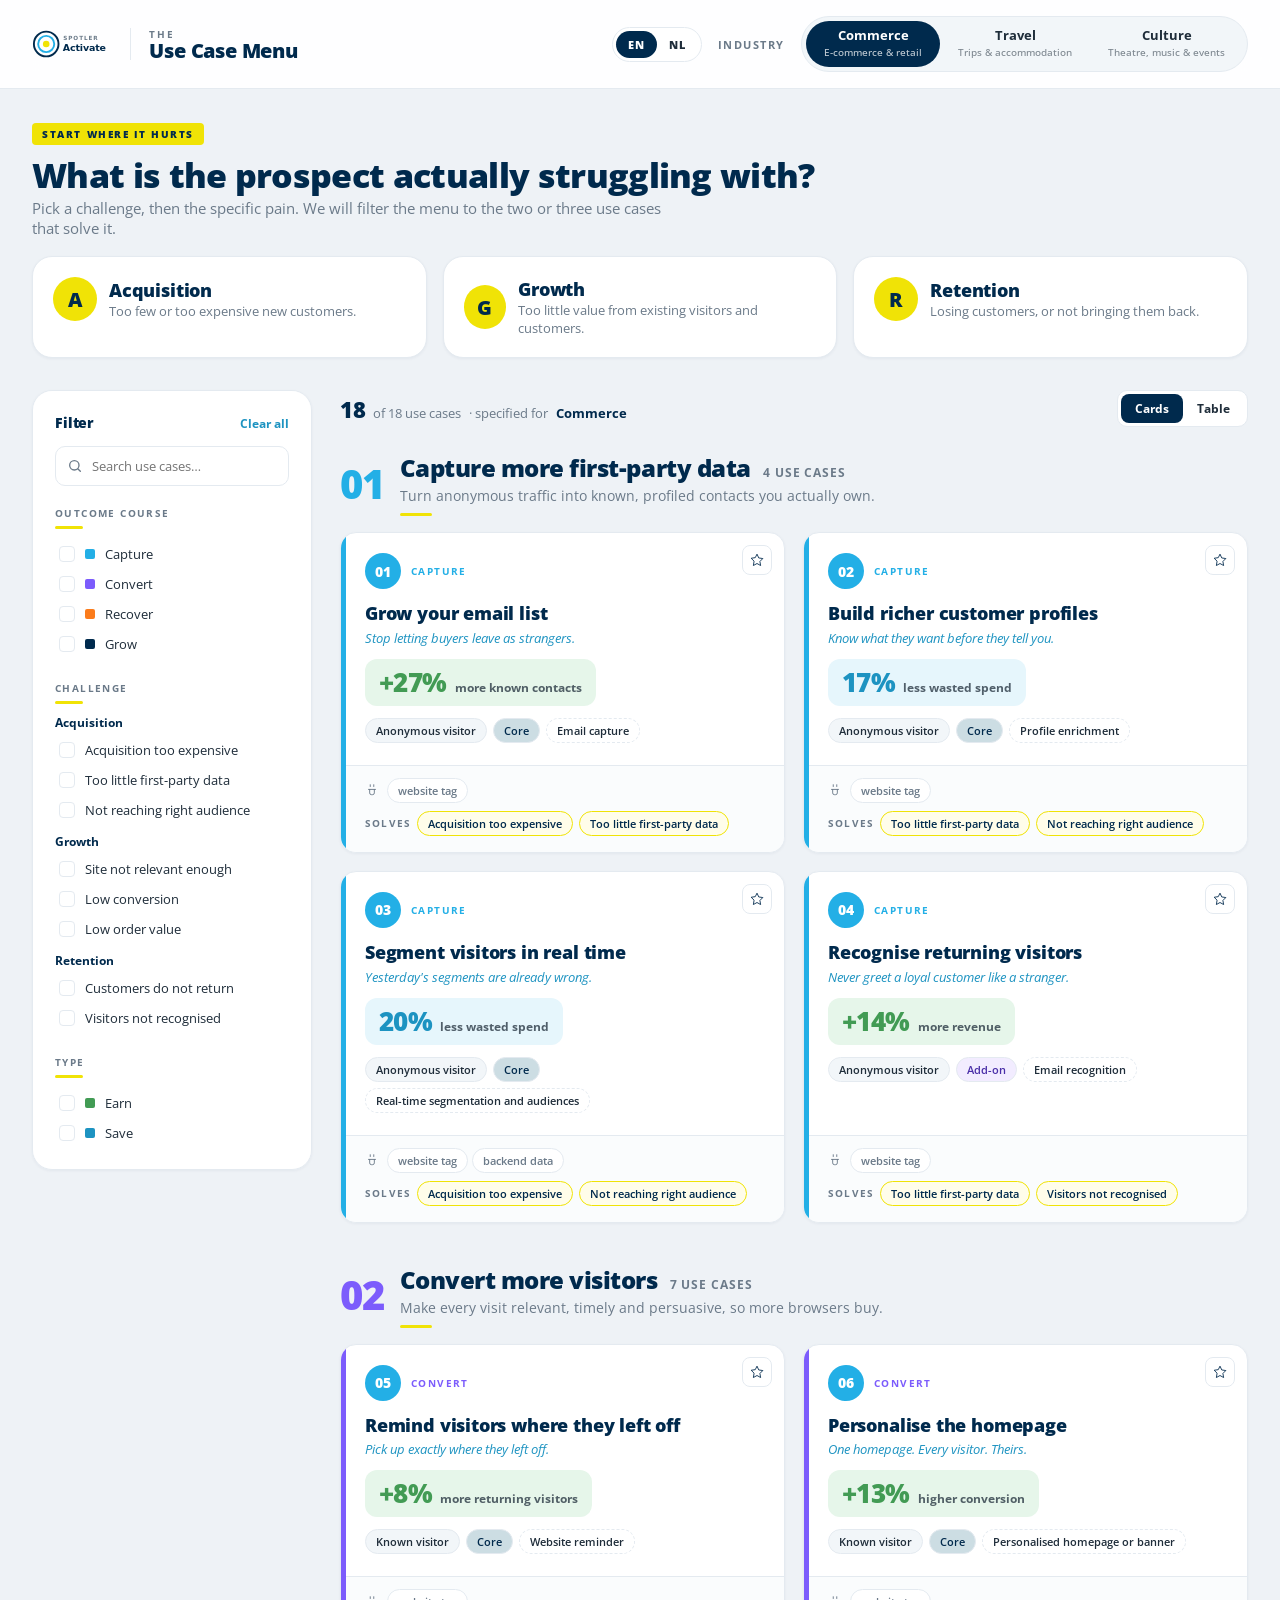
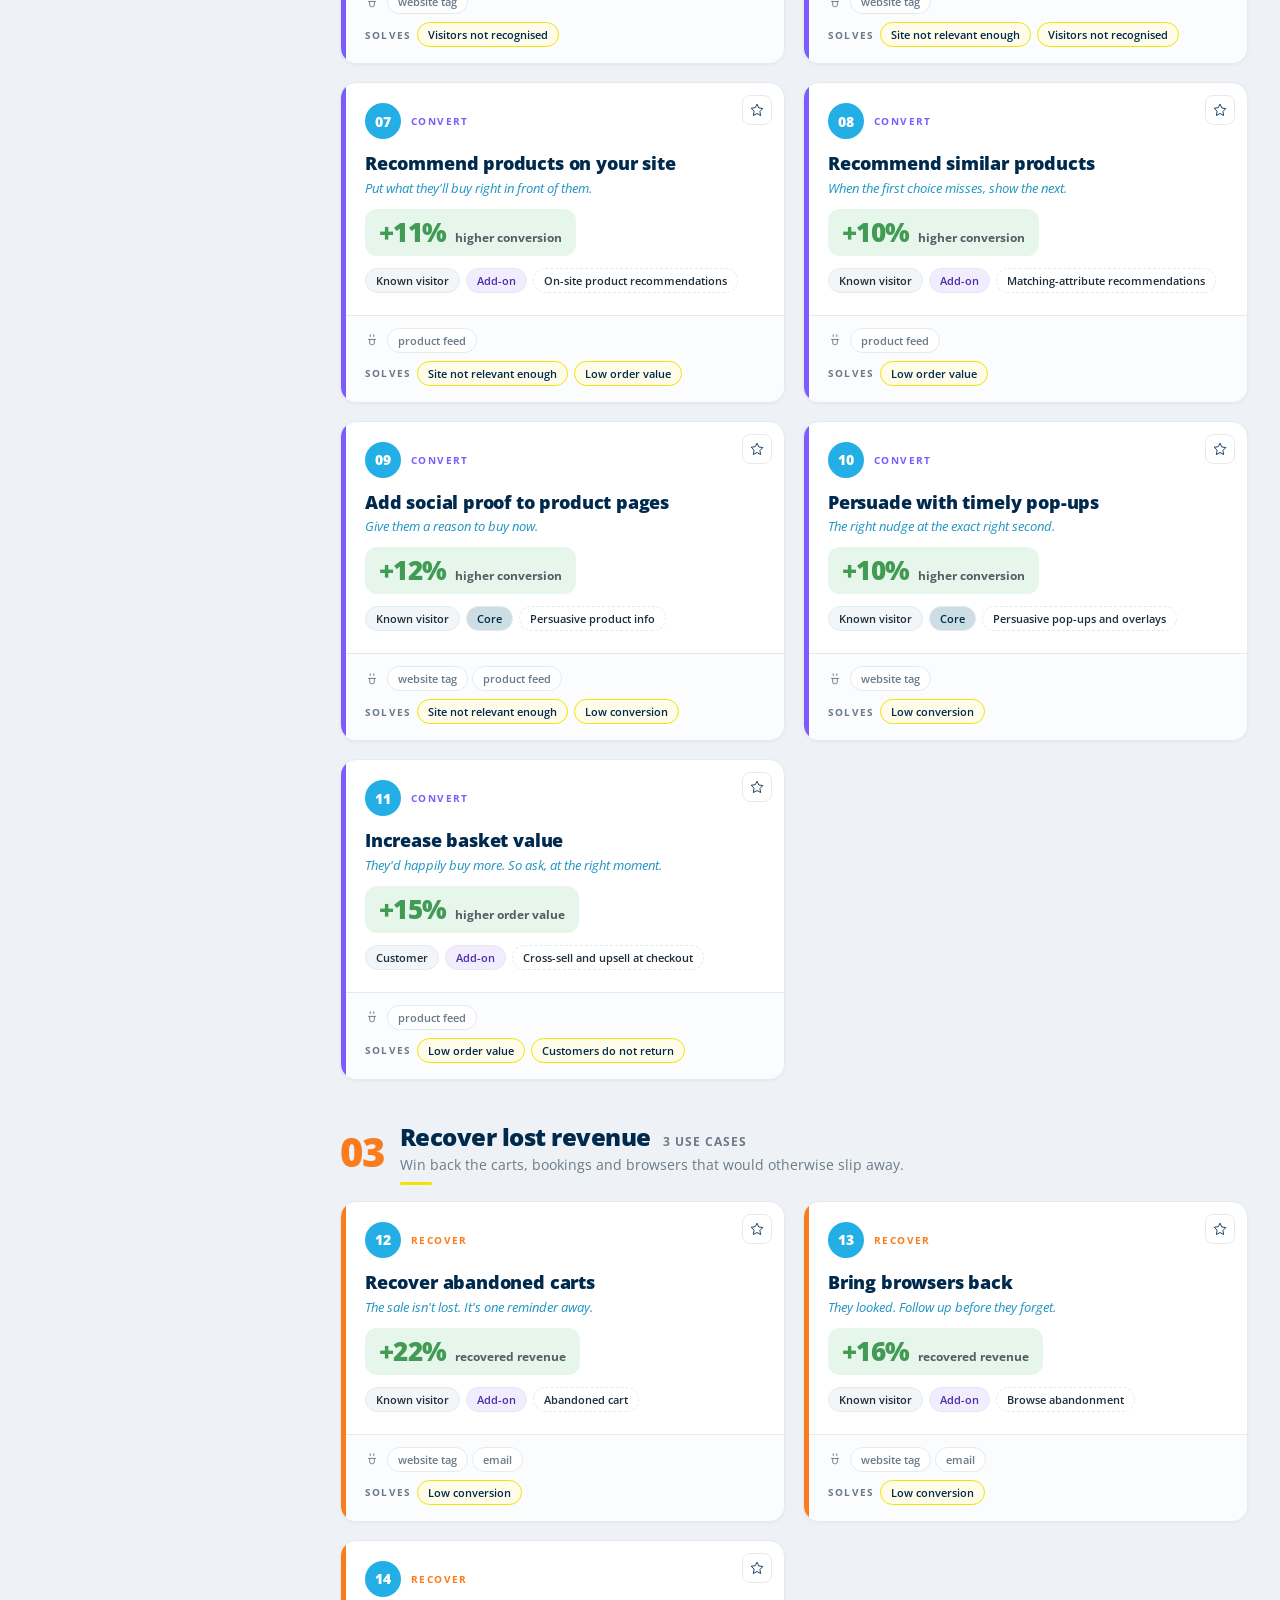
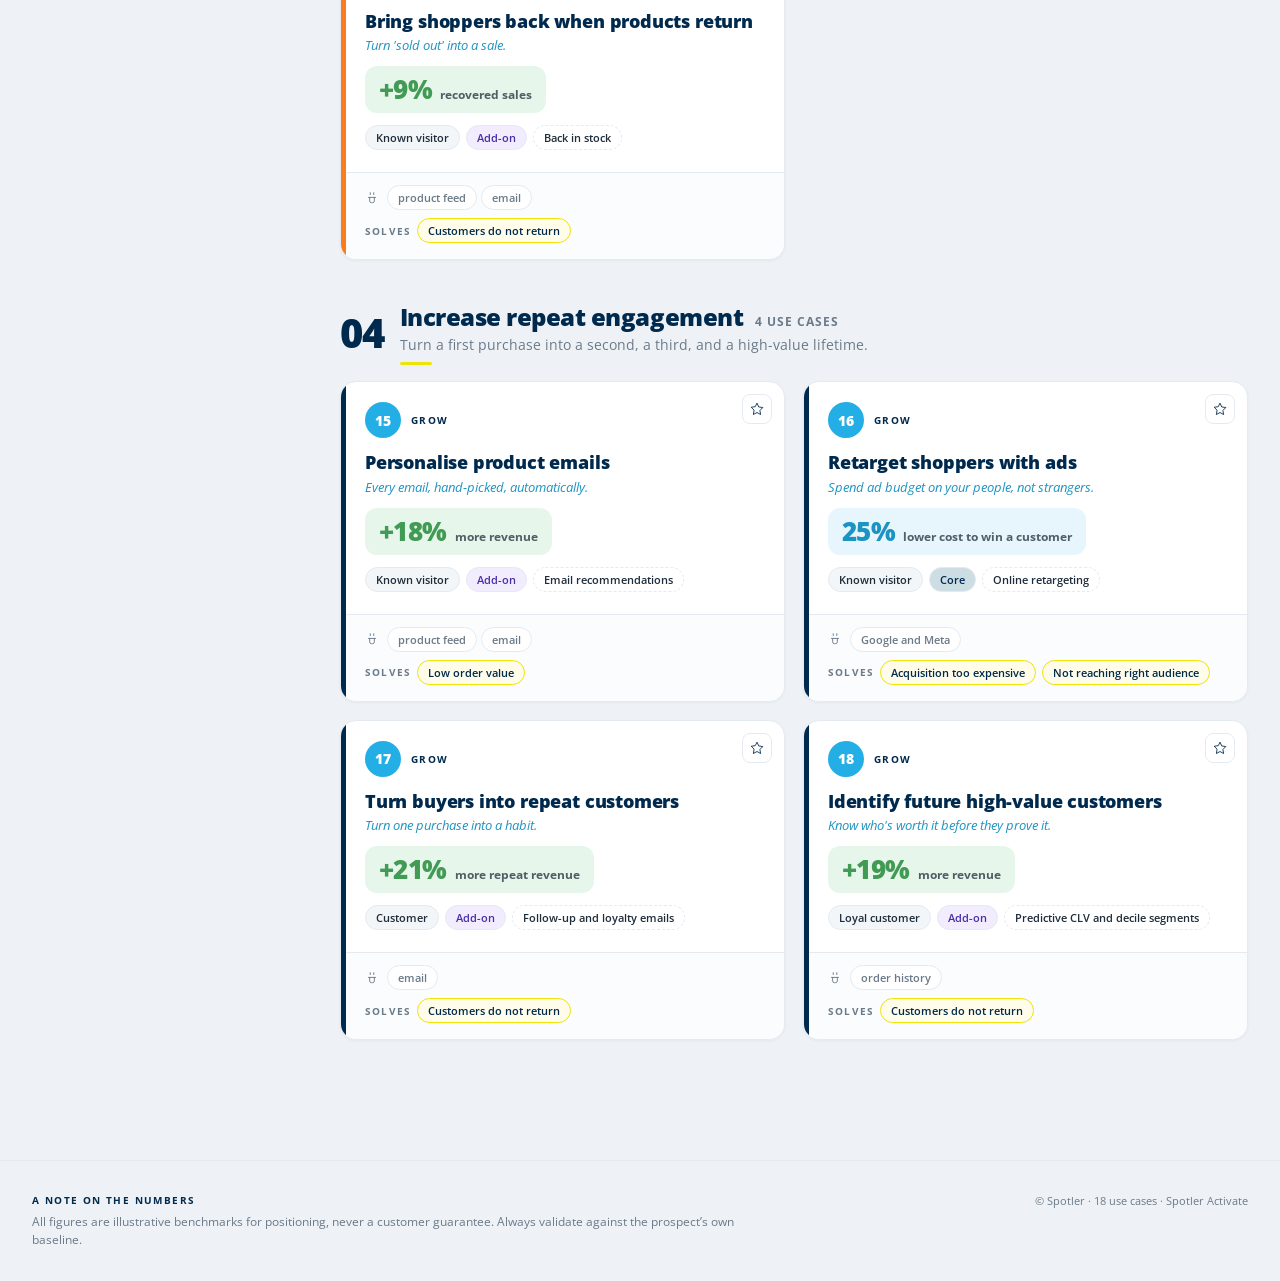
==== index.html @ 4a281e21 "Add The Use Case Menu web app Interactive Spotler Activate use-case explorer, ported from the Claude" ====
<!DOCTYPE html>
<html lang="en">
<head>
<meta charset="utf-8">
<meta name="viewport" content="width=device-width, initial-scale=1">
<title>The Use Case Menu · Spotler Activate</title>
<meta name="description" content="Interactive use case explorer for Spotler Activate — filter by challenge, industry, type and setup, and build a pitch shortlist.">
<link rel="icon" href="assets/logo.svg" type="image/svg+xml">
<link rel="preconnect" href="https://fonts.googleapis.com">
<link rel="preconnect" href="https://fonts.gstatic.com" crossorigin>
<link href="https://fonts.googleapis.com/css2?family=Open+Sans:ital,wght@0,400;0,600;0,700;0,800;1,600&display=swap" rel="stylesheet">
<style>
  html, body { margin: 0; padding: 0; }
  body { font-family: 'Open Sans', system-ui, -apple-system, Segoe UI, Roboto, sans-serif; color: #1f2d3a; background: #eef2f6; -webkit-font-smoothing: antialiased; }
  *, *::before, *::after { box-sizing: border-box; }
  button { font-family: inherit; }
  ::selection { background: #cfeefb; }
  /* Scrollbar */
  ::-webkit-scrollbar { width: 10px; height: 10px; }
  ::-webkit-scrollbar-thumb { background: #ccdde3; border-radius: 8px; }
  ::-webkit-scrollbar-thumb:hover { background: #a9bcc6; }
  /* Drawer / card animation */
  @keyframes ucm-fade { from { opacity: 0 } to { opacity: 1 } }
  @keyframes ucm-slidein { from { transform: translateX(24px); opacity: 0 } to { transform: translateX(0); opacity: 1 } }
  @keyframes ucm-pop { 0% { transform: scale(.9); opacity: 0 } 100% { transform: scale(1); opacity: 1 } }
  @media (prefers-reduced-motion: reduce) { *, *::before, *::after { animation: none !important; transition: none !important; } }
</style>
</head>
<body>
<div id="root"></div>

<script src="vendor/react.production.min.js"></script>
<script src="vendor/react-dom.production.min.js"></script>
<script src="uc-mockups.js"></script>
<script src="strings_nl.js"></script>
<script src="use_cases.js"></script>
<script src="app.js"></script>
</body>
</html>
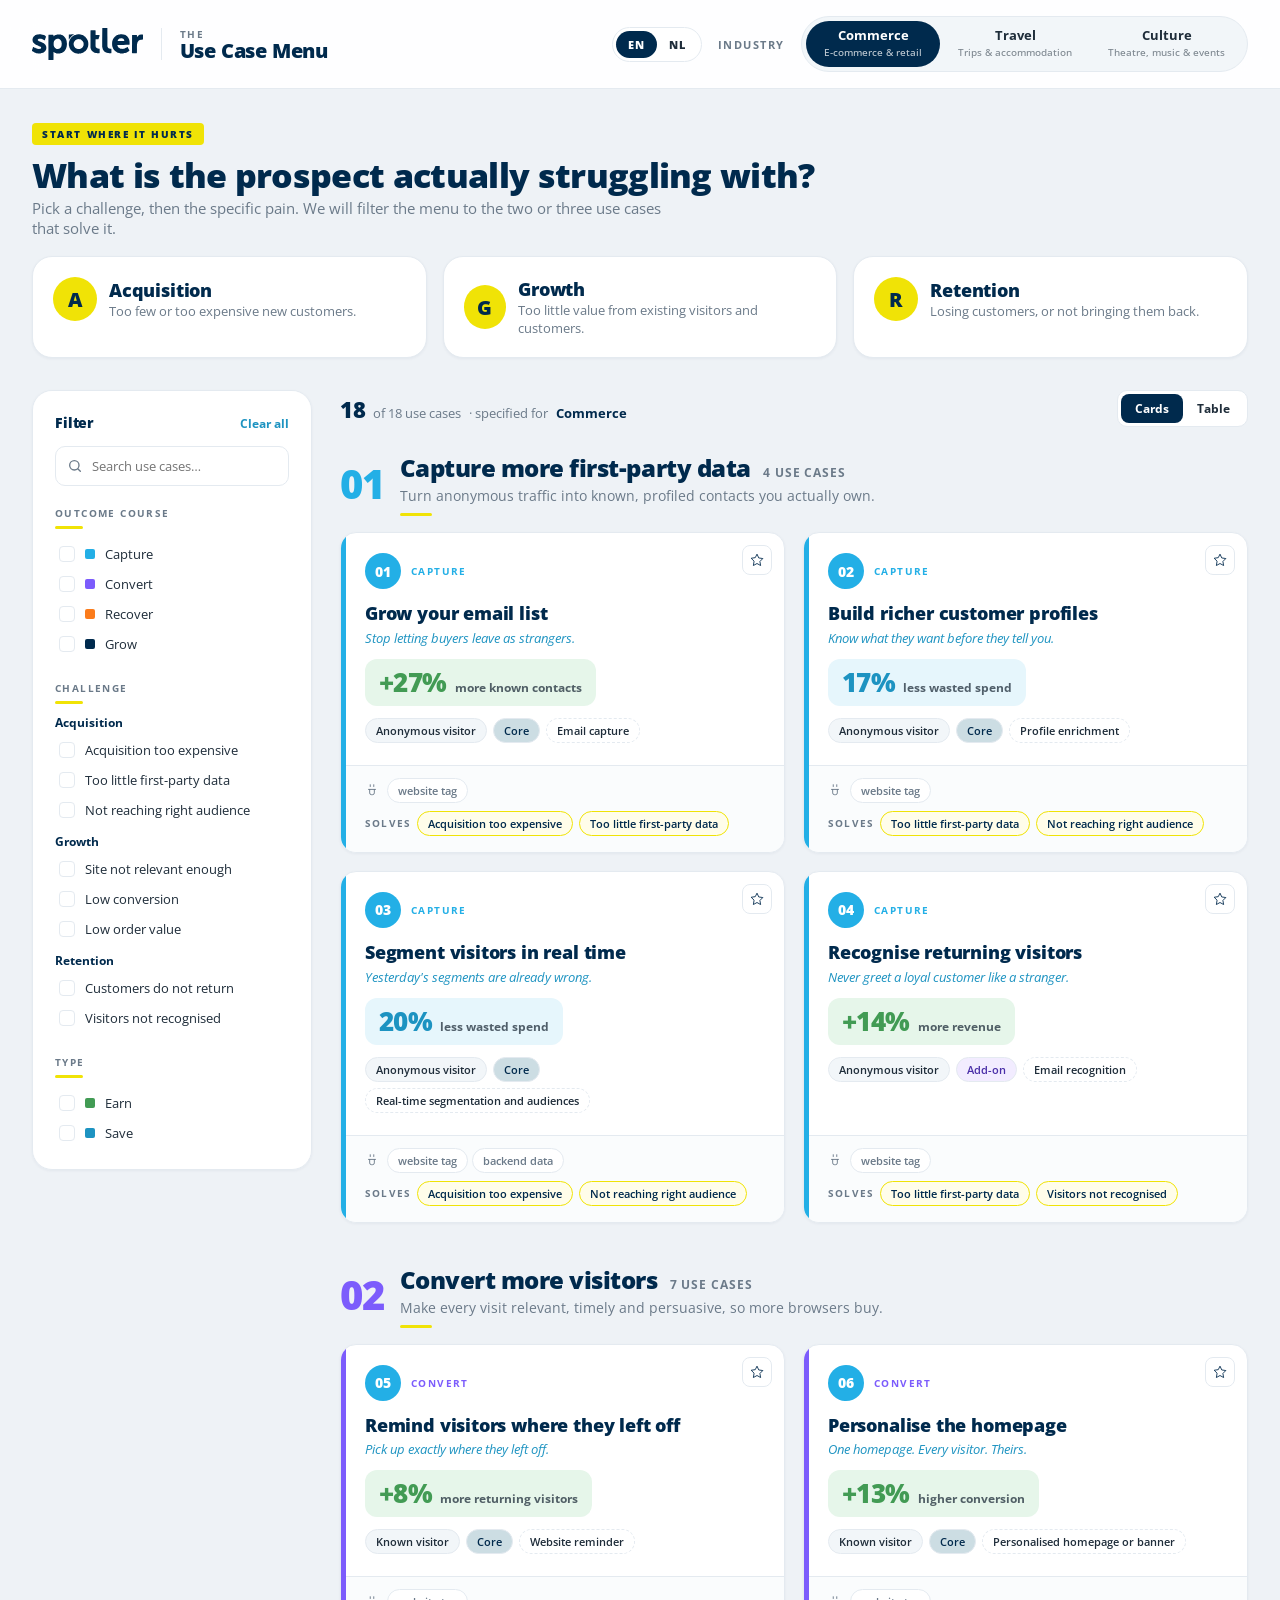
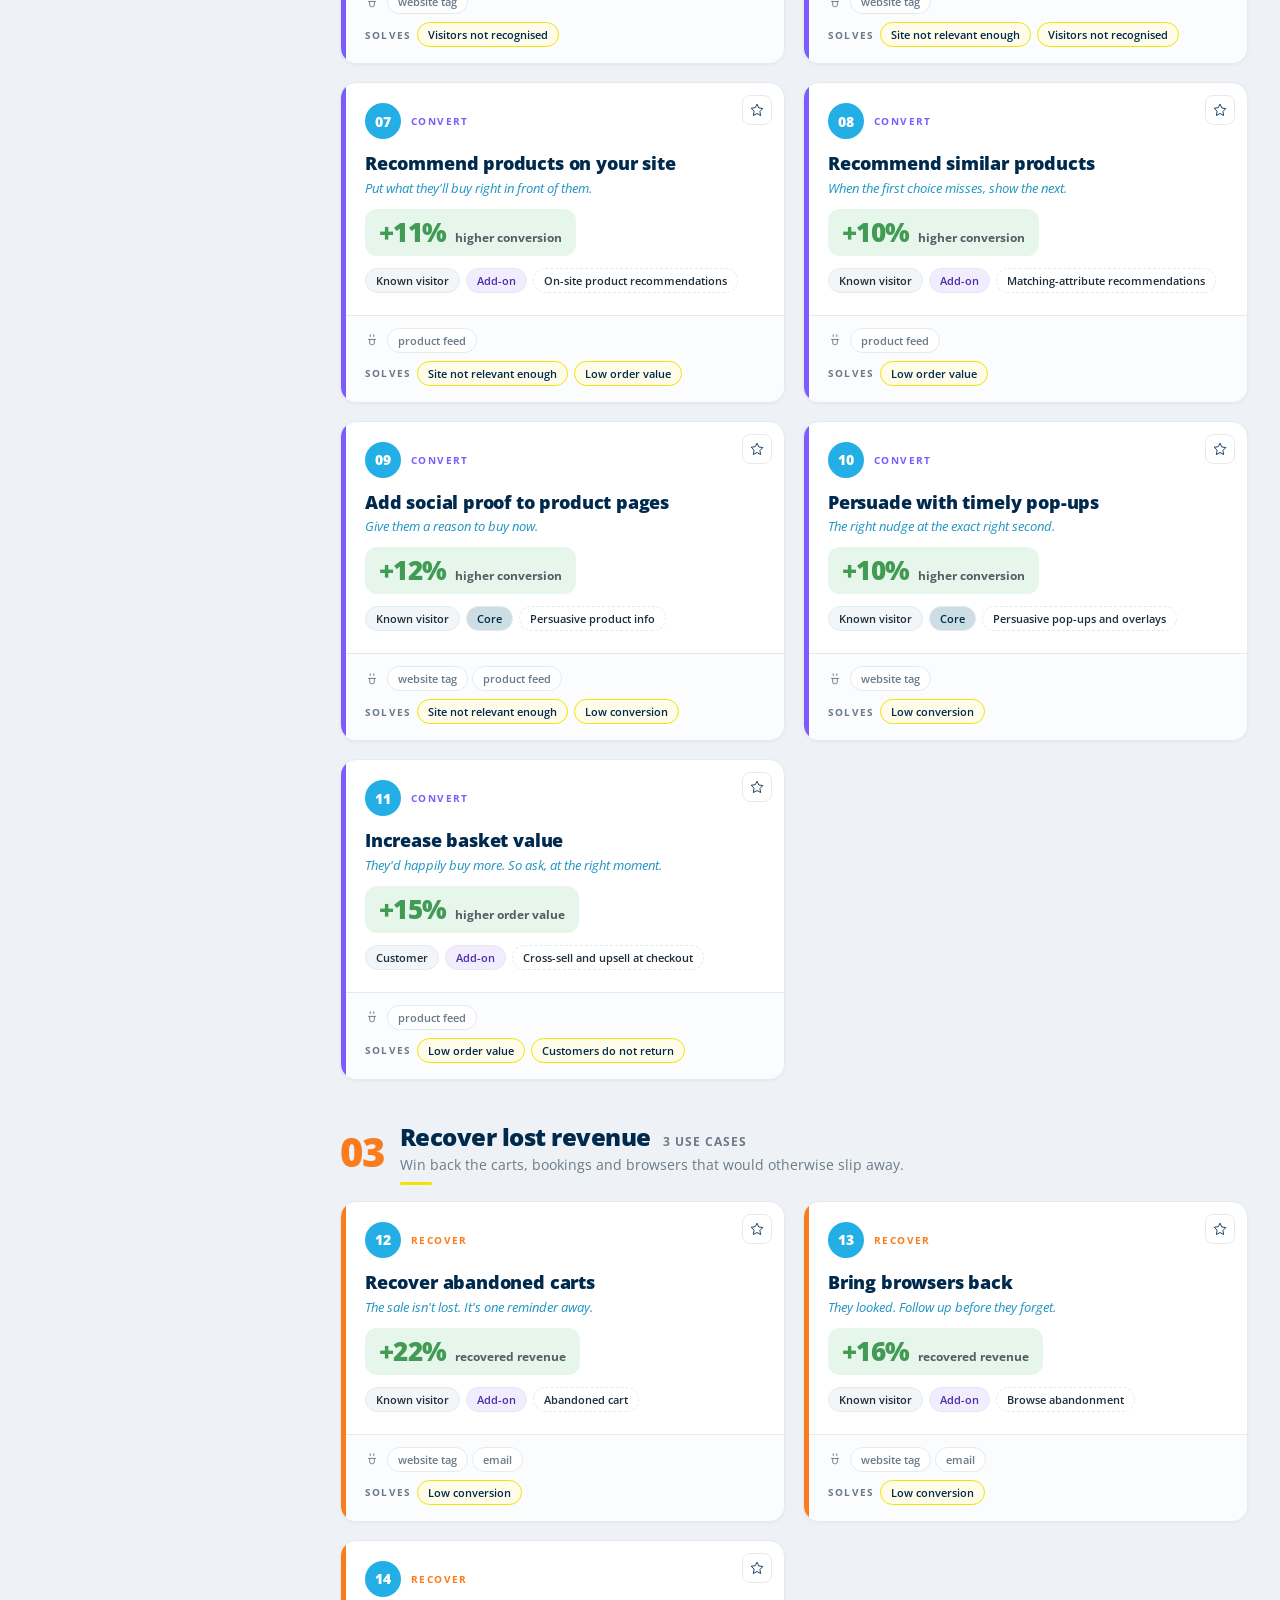
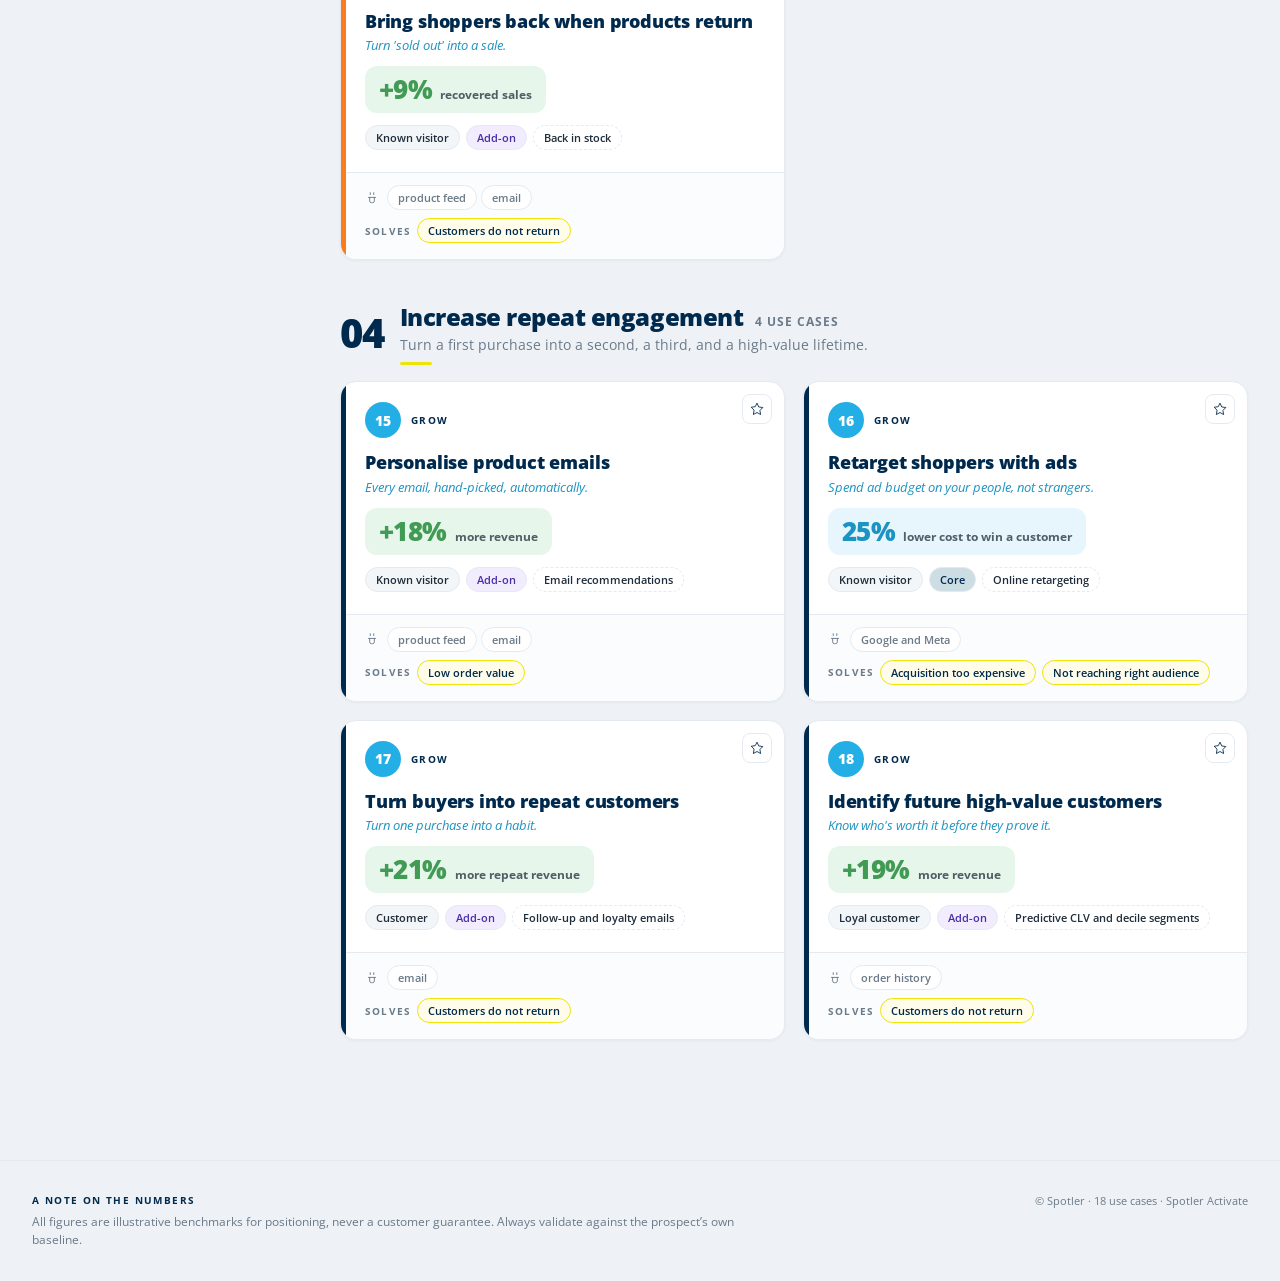
==== commit be73032c: "Replace placeholder brandmark with the real Spotler logo The real spotler.com logo couldn't be fetch" ====
--- a/index.html
+++ b/index.html
@@ -5,7 +5,7 @@
 <meta name="viewport" content="width=device-width, initial-scale=1">
 <title>The Use Case Menu · Spotler Activate</title>
 <meta name="description" content="Interactive use case explorer for Spotler Activate — filter by challenge, industry, type and setup, and build a pitch shortlist.">
-<link rel="icon" href="assets/logo.svg" type="image/svg+xml">
+<link rel="icon" href="assets/spotler-logo.svg" type="image/svg+xml">
 <link rel="preconnect" href="https://fonts.googleapis.com">
 <link rel="preconnect" href="https://fonts.gstatic.com" crossorigin>
 <link href="https://fonts.googleapis.com/css2?family=Open+Sans:ital,wght@0,400;0,600;0,700;0,800;1,600&display=swap" rel="stylesheet">
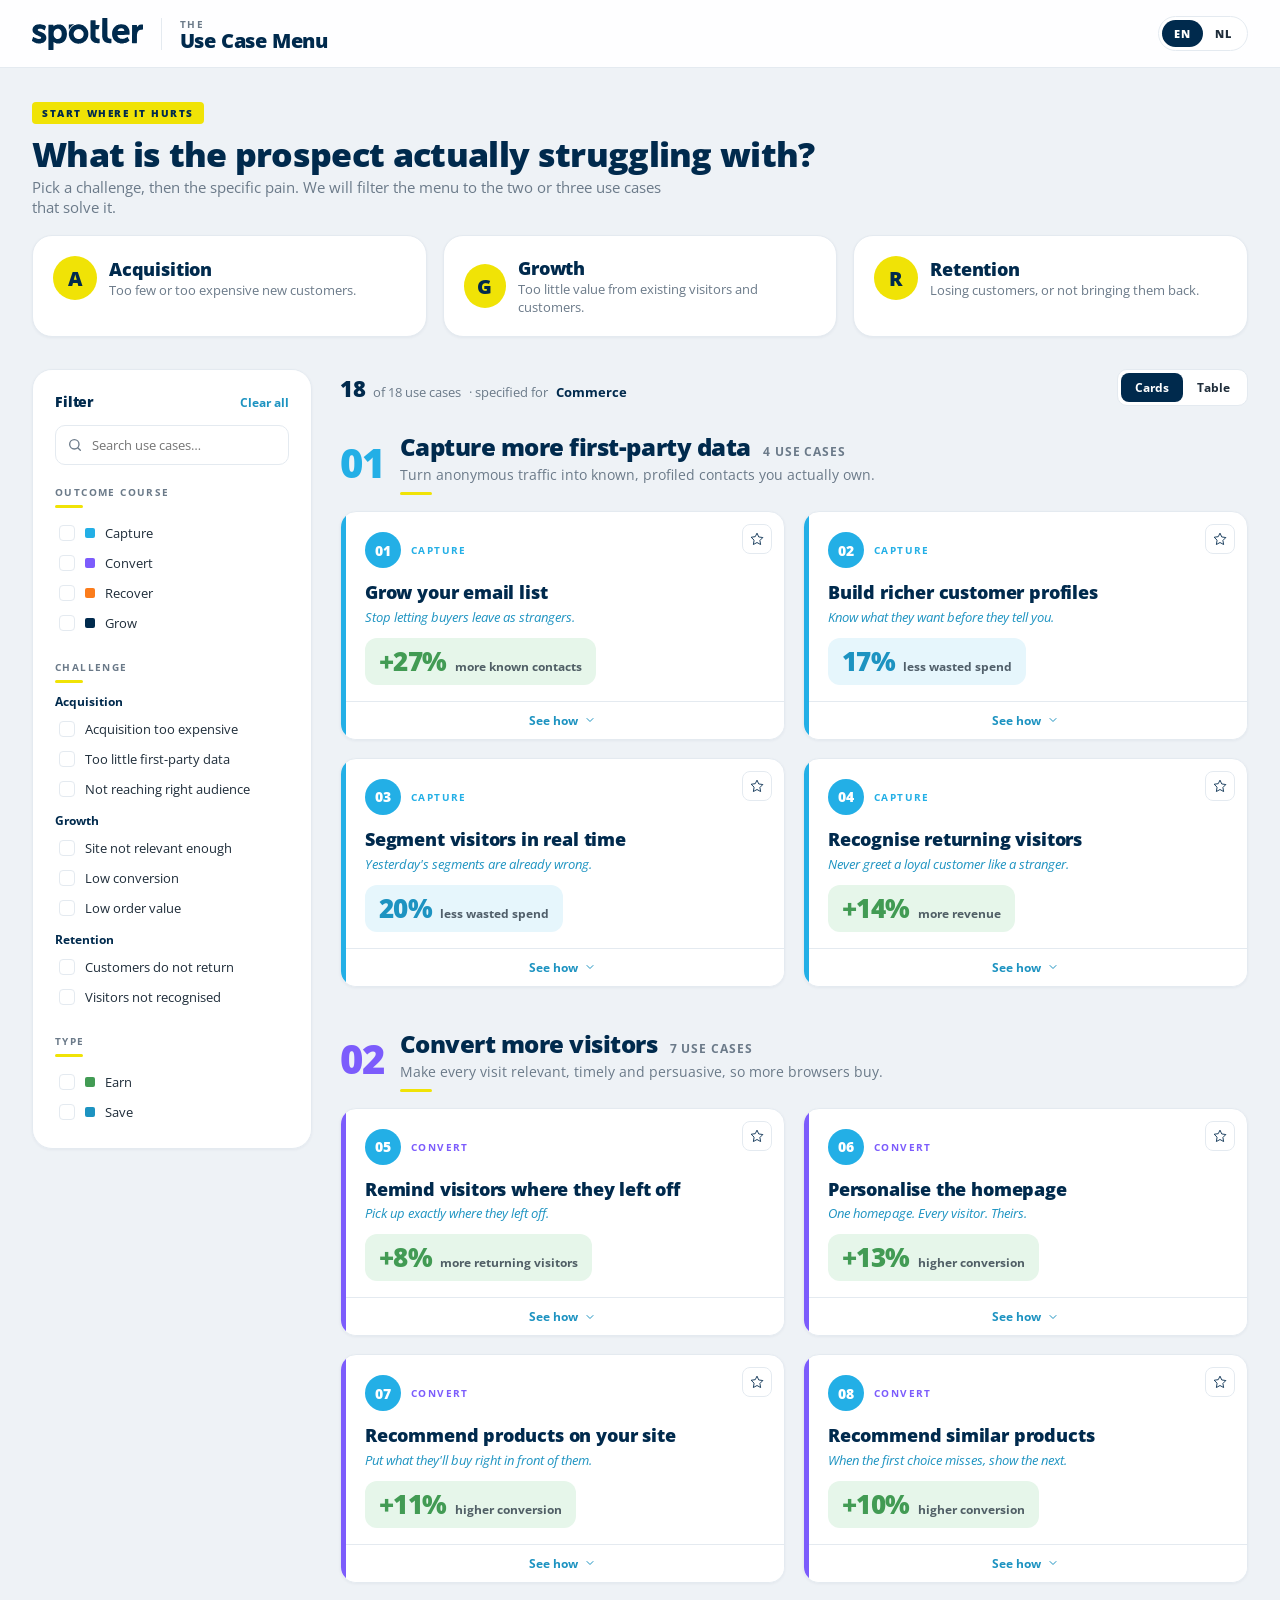
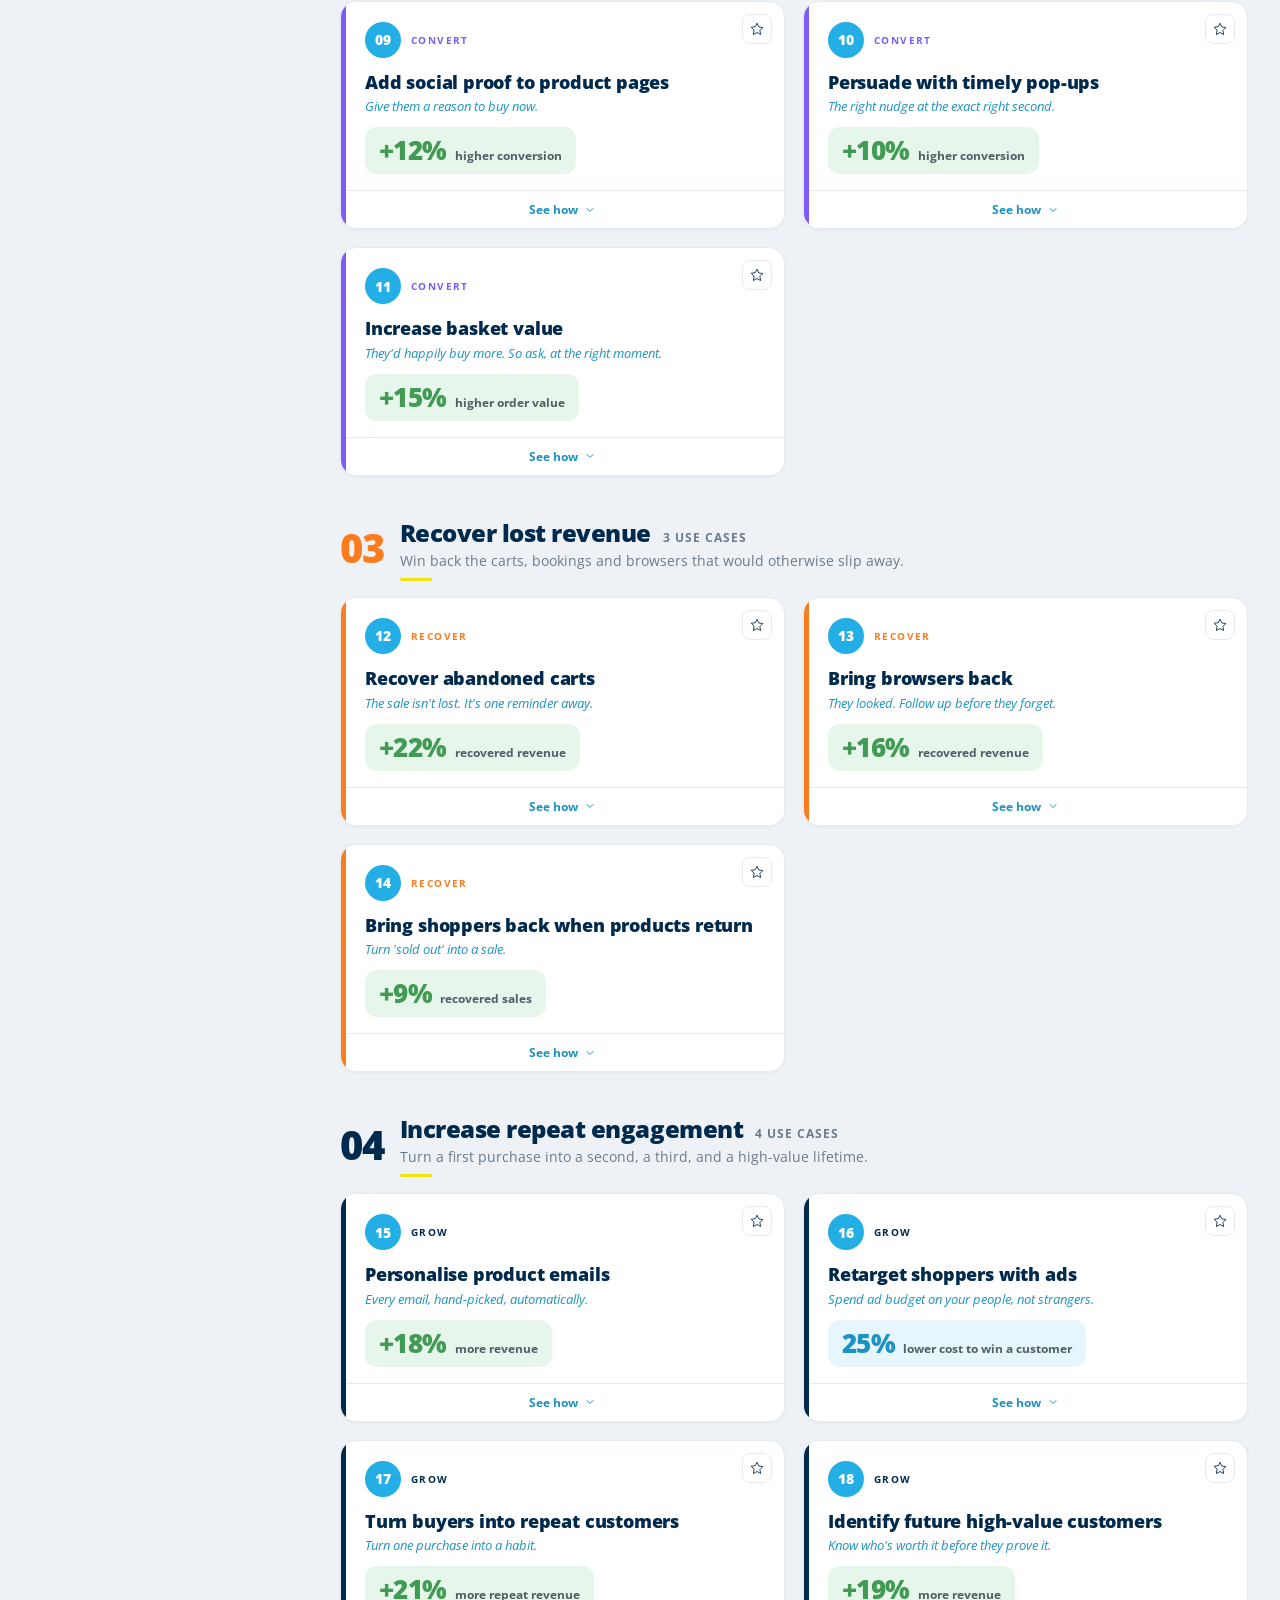
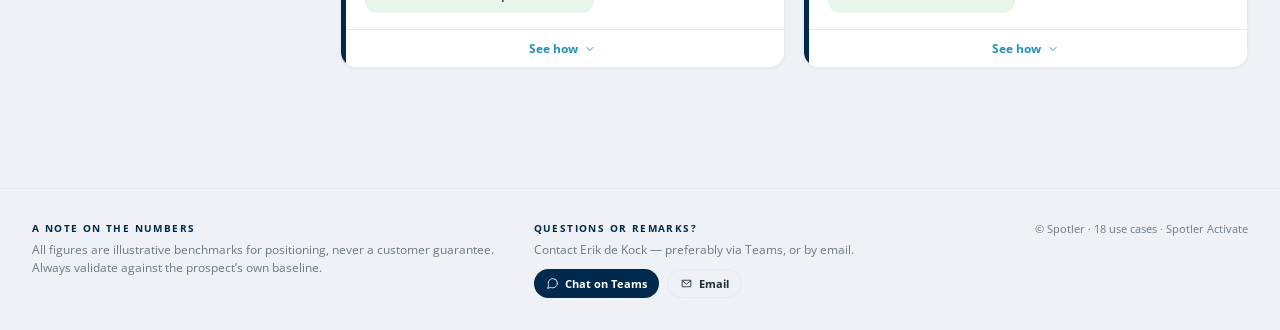
==== commit b4fa6c61: "Accordion cards, real "Full details" button, popover-style detail view - Only one card's Tier 2 "qui" ====
--- a/index.html
+++ b/index.html
@@ -21,7 +21,6 @@
   ::-webkit-scrollbar-thumb:hover { background: #a9bcc6; }
   /* Drawer / card animation */
   @keyframes ucm-fade { from { opacity: 0 } to { opacity: 1 } }
-  @keyframes ucm-slidein { from { transform: translateX(24px); opacity: 0 } to { transform: translateX(0); opacity: 1 } }
   @keyframes ucm-pop { 0% { transform: scale(.9); opacity: 0 } 100% { transform: scale(1); opacity: 1 } }
   @media (prefers-reduced-motion: reduce) { *, *::before, *::after { animation: none !important; transition: none !important; } }
 </style>
